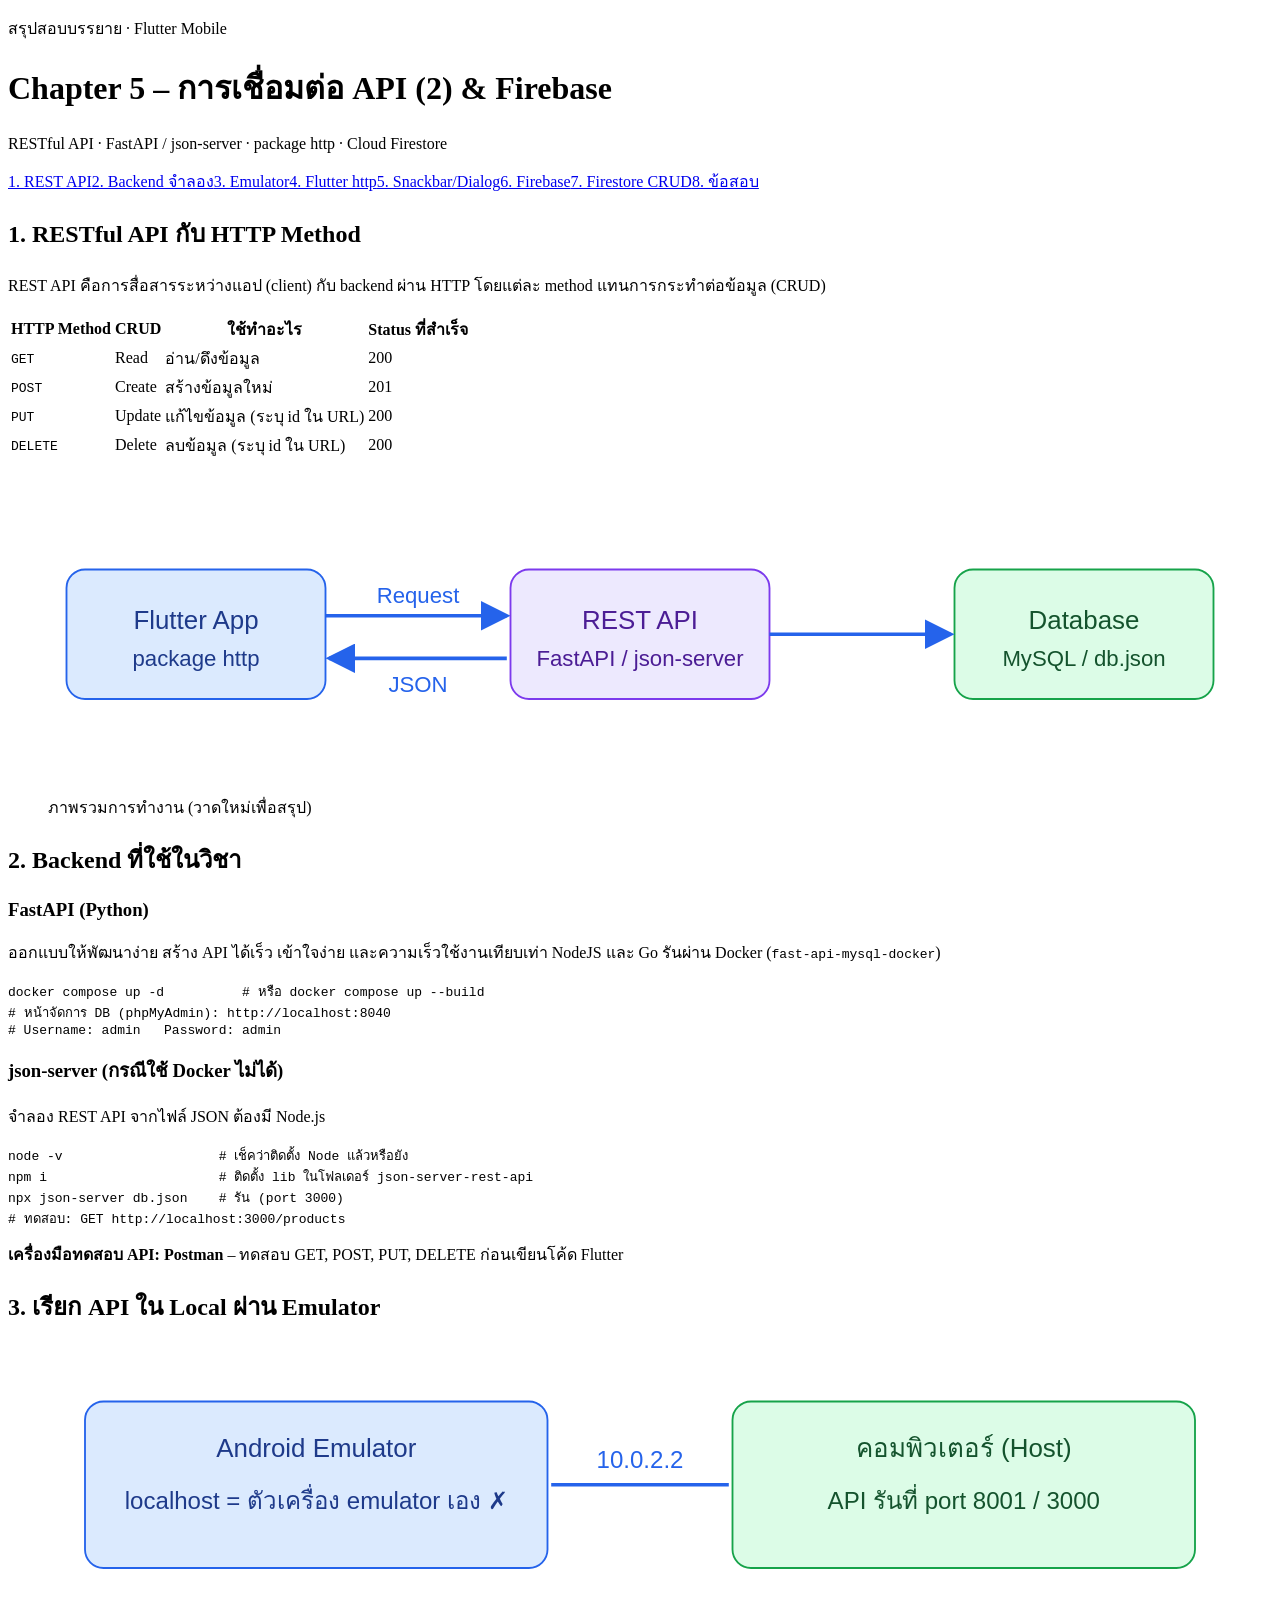
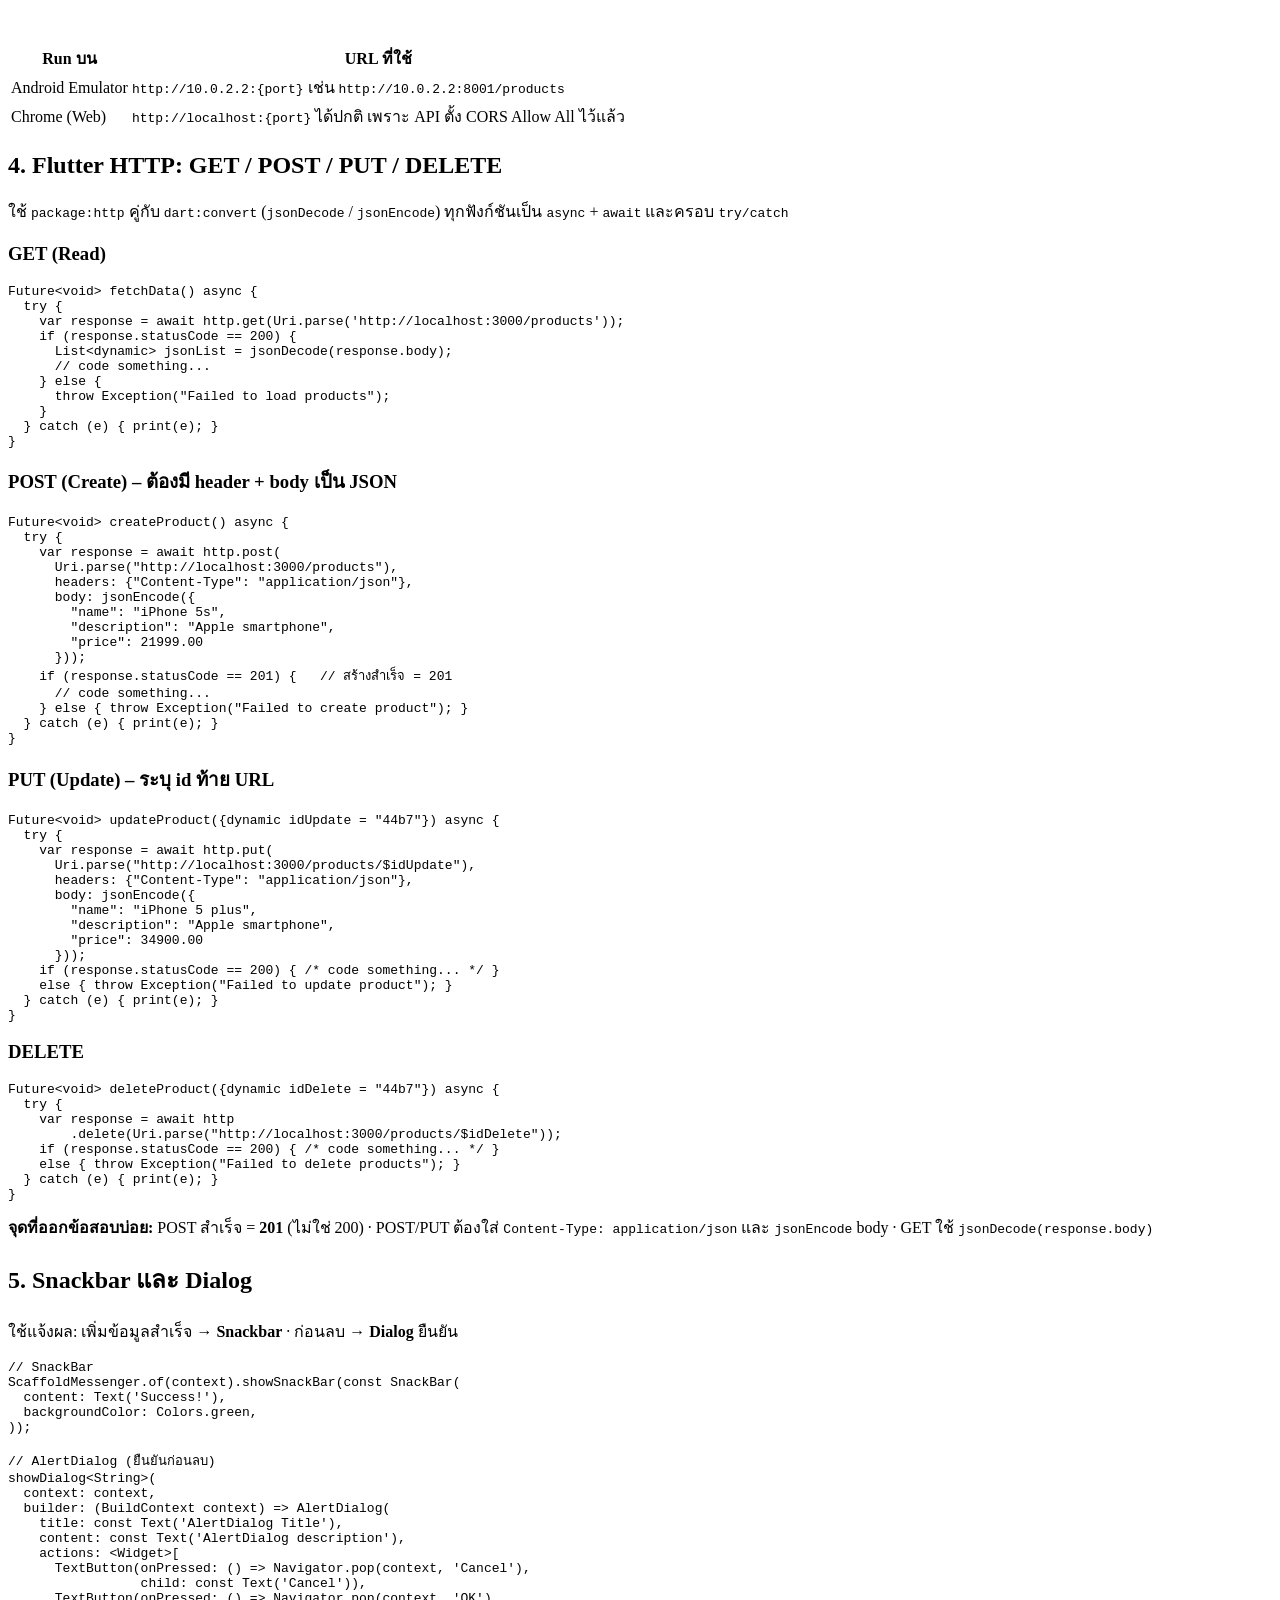
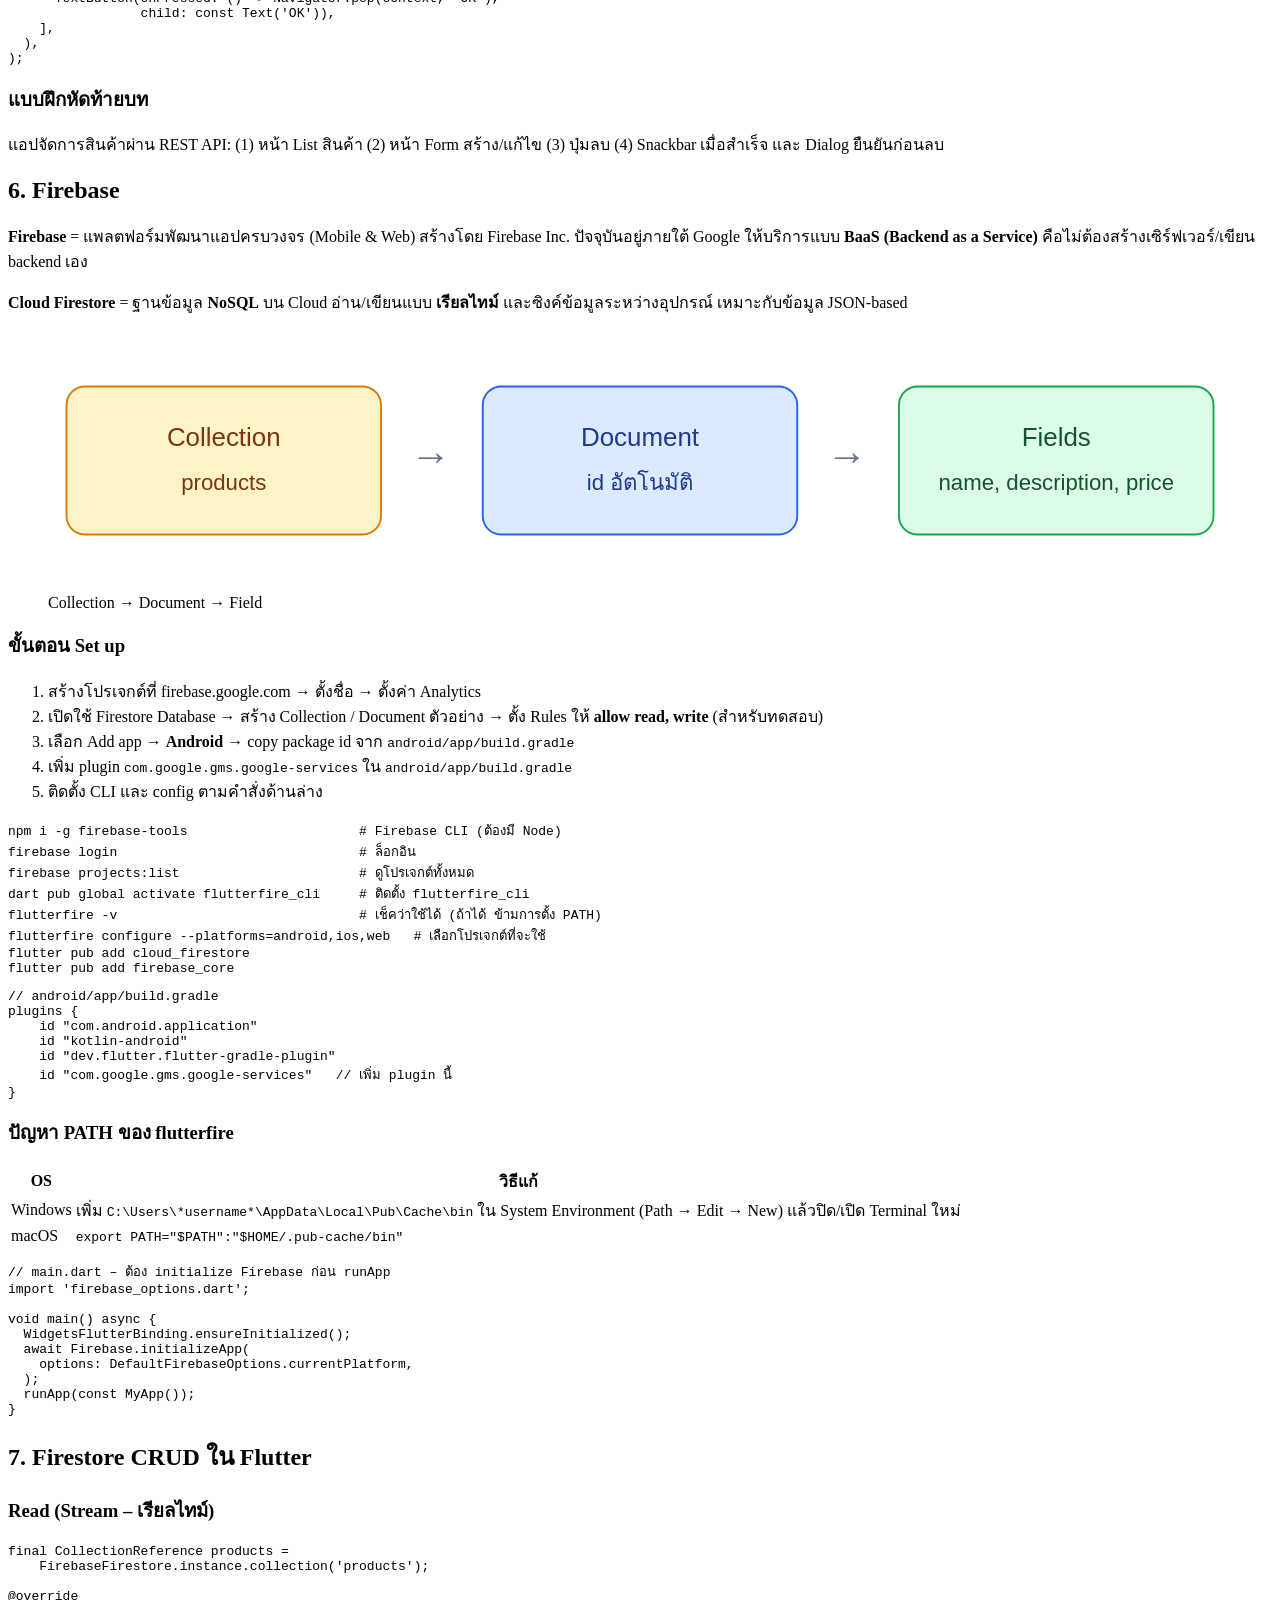
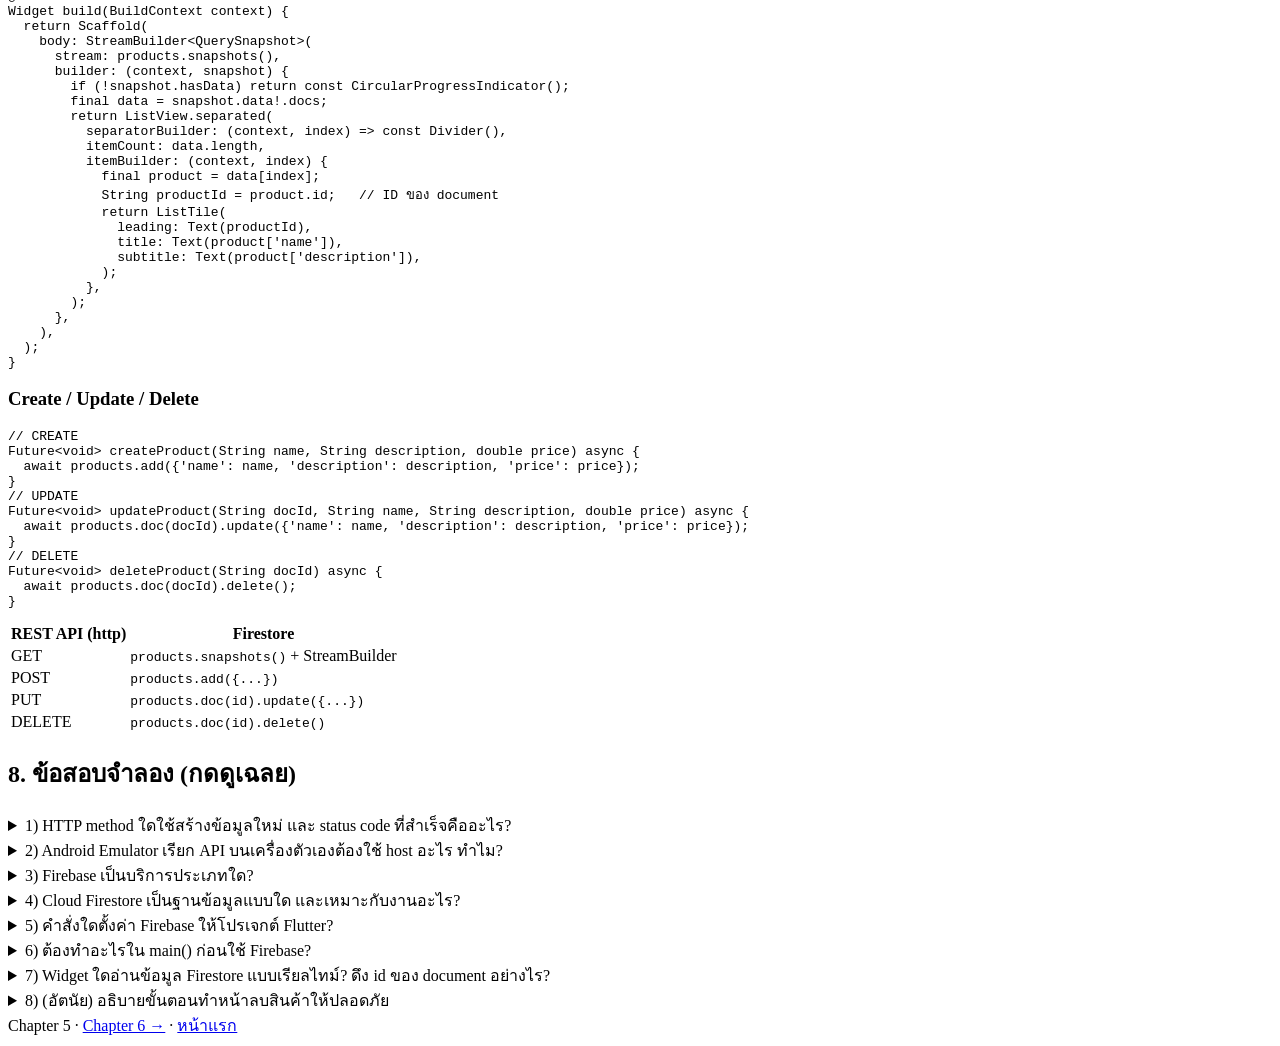
==== chapter5.html @ 6b646f2e "Add complete summary chapters 1 to 6" ====
<!DOCTYPE html>
<html lang="th"><head><meta charset="utf-8">
<meta name="viewport" content="width=device-width,initial-scale=1">
<title>Chapter 5 – REST API &amp; Firebase | Flutter Final</title>
<link rel="icon" href="data:image/svg+xml,<svg xmlns=%22http://www.w3.org/2000/svg%22 viewBox=%220 0 100 100%22><text y=%22.9em%22 font-size=%2290%22>📱</text></svg>">
<link rel="stylesheet" href="assets/style.css"></head>
<body>
<header><div class="wrap"><p>สรุปสอบบรรยาย · Flutter Mobile</p><h1>Chapter 5 – การเชื่อมต่อ API (2) &amp; Firebase</h1><p>RESTful API · FastAPI / json-server · package http · Cloud Firestore</p></div></header>
<main>
<nav class="toc"><a href="#rest">1. REST API</a><a href="#backend">2. Backend จำลอง</a><a href="#emu">3. Emulator</a><a href="#http">4. Flutter http</a><a href="#ui">5. Snackbar/Dialog</a><a href="#fb">6. Firebase</a><a href="#fscode">7. Firestore CRUD</a><a href="#quiz">8. ข้อสอบ</a></nav>

<section id="rest"><h2>1. RESTful API กับ HTTP Method</h2>
<p>REST API คือการสื่อสารระหว่างแอป (client) กับ backend ผ่าน HTTP โดยแต่ละ method แทนการกระทำต่อข้อมูล (CRUD)</p>
<table><tr><th>HTTP Method</th><th>CRUD</th><th>ใช้ทำอะไร</th><th>Status ที่สำเร็จ</th></tr>
<tr><td><code>GET</code></td><td>Read</td><td>อ่าน/ดึงข้อมูล</td><td>200</td></tr>
<tr><td><code>POST</code></td><td>Create</td><td>สร้างข้อมูลใหม่</td><td>201</td></tr>
<tr><td><code>PUT</code></td><td>Update</td><td>แก้ไขข้อมูล (ระบุ id ใน URL)</td><td>200</td></tr>
<tr><td><code>DELETE</code></td><td>Delete</td><td>ลบข้อมูล (ระบุ id ใน URL)</td><td>200</td></tr></table>
<figure class="fig"><svg viewBox="0 0 640 170" role="img" aria-label="Flutter App ส่ง request ไป REST API แล้วต่อ Database">
<defs><marker id="a" markerWidth="8" markerHeight="8" refX="7" refY="4" orient="auto"><path d="M0,0L8,4L0,8z" fill="#2563eb"/></marker></defs>
<g font-family="sans-serif" font-size="14" text-anchor="middle">
<rect x="10" y="50" width="140" height="70" rx="10" fill="#dbeafe" stroke="#2563eb"/><text x="80" y="82" fill="#1e3a8a">Flutter App</text><text x="80" y="102" fill="#1e3a8a" font-size="12">package http</text>
<rect x="250" y="50" width="140" height="70" rx="10" fill="#ede9fe" stroke="#7c3aed"/><text x="320" y="82" fill="#4c1d95">REST API</text><text x="320" y="102" fill="#4c1d95" font-size="12">FastAPI / json-server</text>
<rect x="490" y="50" width="140" height="70" rx="10" fill="#dcfce7" stroke="#16a34a"/><text x="560" y="82" fill="#14532d">Database</text><text x="560" y="102" fill="#14532d" font-size="12">MySQL / db.json</text>
<line x1="150" y1="75" x2="248" y2="75" stroke="#2563eb" stroke-width="2" marker-end="url(#a)"/><text x="200" y="68" fill="#2563eb" font-size="12">Request</text>
<line x1="248" y1="98" x2="152" y2="98" stroke="#2563eb" stroke-width="2" marker-end="url(#a)"/><text x="200" y="116" fill="#2563eb" font-size="12">JSON</text>
<line x1="390" y1="85" x2="488" y2="85" stroke="#2563eb" stroke-width="2" marker-end="url(#a)"/></g></svg>
<figcaption>ภาพรวมการทำงาน (วาดใหม่เพื่อสรุป)</figcaption></figure></section>

<section id="backend"><h2>2. Backend ที่ใช้ในวิชา</h2>
<h3>FastAPI (Python)</h3>
<p>ออกแบบให้พัฒนาง่าย สร้าง API ได้เร็ว เข้าใจง่าย และความเร็วใช้งานเทียบเท่า NodeJS และ Go รันผ่าน Docker (<code>fast-api-mysql-docker</code>)</p>
<pre><code>docker compose up -d          # หรือ docker compose up --build
# หน้าจัดการ DB (phpMyAdmin): http://localhost:8040
# Username: admin   Password: admin</code></pre>
<h3>json-server (กรณีใช้ Docker ไม่ได้)</h3>
<p>จำลอง REST API จากไฟล์ JSON ต้องมี Node.js</p>
<pre><code>node -v                    # เช็คว่าติดตั้ง Node แล้วหรือยัง
npm i                      # ติดตั้ง lib ในโฟลเดอร์ json-server-rest-api
npx json-server db.json    # รัน (port 3000)
# ทดสอบ: GET http://localhost:3000/products</code></pre>
<div class="tip"><b>เครื่องมือทดสอบ API:</b> <b>Postman</b> – ทดสอบ GET, POST, PUT, DELETE ก่อนเขียนโค้ด Flutter</div></section>

<section id="emu"><h2>3. เรียก API ใน Local ผ่าน Emulator</h2>
<figure class="fig"><svg viewBox="0 0 640 150" role="img" aria-label="Android emulator ใช้ 10.0.2.2 แทน localhost">
<g font-family="sans-serif" font-size="14" text-anchor="middle">
<rect x="20" y="30" width="250" height="90" rx="10" fill="#dbeafe" stroke="#2563eb"/><text x="145" y="60" fill="#1e3a8a">Android Emulator</text><text x="145" y="88" fill="#1e3a8a" font-size="13">localhost = ตัวเครื่อง emulator เอง ✗</text>
<rect x="370" y="30" width="250" height="90" rx="10" fill="#dcfce7" stroke="#16a34a"/><text x="495" y="60" fill="#14532d">คอมพิวเตอร์ (Host)</text><text x="495" y="88" fill="#14532d" font-size="13">API รันที่ port 8001 / 3000</text>
<line x1="272" y1="75" x2="368" y2="75" stroke="#2563eb" stroke-width="2"/><text x="320" y="66" fill="#2563eb" font-size="13">10.0.2.2</text></g></svg></figure>
<table><tr><th>Run บน</th><th>URL ที่ใช้</th></tr>
<tr><td>Android Emulator</td><td><code>http://10.0.2.2:{port}</code> เช่น <code>http://10.0.2.2:8001/products</code></td></tr>
<tr><td>Chrome (Web)</td><td><code>http://localhost:{port}</code> ได้ปกติ เพราะ API ตั้ง CORS Allow All ไว้แล้ว</td></tr></table></section>

<section id="http"><h2>4. Flutter HTTP: GET / POST / PUT / DELETE</h2>
<p>ใช้ <code>package:http</code> คู่กับ <code>dart:convert</code> (<code>jsonDecode</code> / <code>jsonEncode</code>) ทุกฟังก์ชันเป็น <code>async</code> + <code>await</code> และครอบ <code>try/catch</code></p>
<h3>GET (Read)</h3>
<pre><code>Future&lt;void&gt; fetchData() async {
  try {
    var response = await http.get(Uri.parse('http://localhost:3000/products'));
    if (response.statusCode == 200) {
      List&lt;dynamic&gt; jsonList = jsonDecode(response.body);
      // code something...
    } else {
      throw Exception("Failed to load products");
    }
  } catch (e) { print(e); }
}</code></pre>
<h3>POST (Create) – ต้องมี header + body เป็น JSON</h3>
<pre><code>Future&lt;void&gt; createProduct() async {
  try {
    var response = await http.post(
      Uri.parse("http://localhost:3000/products"),
      headers: {"Content-Type": "application/json"},
      body: jsonEncode({
        "name": "iPhone 5s",
        "description": "Apple smartphone",
        "price": 21999.00
      }));
    if (response.statusCode == 201) {   // สร้างสำเร็จ = 201
      // code something...
    } else { throw Exception("Failed to create product"); }
  } catch (e) { print(e); }
}</code></pre>
<h3>PUT (Update) – ระบุ id ท้าย URL</h3>
<pre><code>Future&lt;void&gt; updateProduct({dynamic idUpdate = "44b7"}) async {
  try {
    var response = await http.put(
      Uri.parse("http://localhost:3000/products/$idUpdate"),
      headers: {"Content-Type": "application/json"},
      body: jsonEncode({
        "name": "iPhone 5 plus",
        "description": "Apple smartphone",
        "price": 34900.00
      }));
    if (response.statusCode == 200) { /* code something... */ }
    else { throw Exception("Failed to update product"); }
  } catch (e) { print(e); }
}</code></pre>
<h3>DELETE</h3>
<pre><code>Future&lt;void&gt; deleteProduct({dynamic idDelete = "44b7"}) async {
  try {
    var response = await http
        .delete(Uri.parse("http://localhost:3000/products/$idDelete"));
    if (response.statusCode == 200) { /* code something... */ }
    else { throw Exception("Failed to delete products"); }
  } catch (e) { print(e); }
}</code></pre>
<div class="warn"><b>จุดที่ออกข้อสอบบ่อย:</b> POST สำเร็จ = <b>201</b> (ไม่ใช่ 200) · POST/PUT ต้องใส่ <code>Content-Type: application/json</code> และ <code>jsonEncode</code> body · GET ใช้ <code>jsonDecode(response.body)</code></div></section>

<section id="ui"><h2>5. Snackbar และ Dialog</h2>
<p>ใช้แจ้งผล: เพิ่มข้อมูลสำเร็จ → <b>Snackbar</b> · ก่อนลบ → <b>Dialog</b> ยืนยัน</p>
<pre><code>// SnackBar
ScaffoldMessenger.of(context).showSnackBar(const SnackBar(
  content: Text('Success!'),
  backgroundColor: Colors.green,
));

// AlertDialog (ยืนยันก่อนลบ)
showDialog&lt;String&gt;(
  context: context,
  builder: (BuildContext context) =&gt; AlertDialog(
    title: const Text('AlertDialog Title'),
    content: const Text('AlertDialog description'),
    actions: &lt;Widget&gt;[
      TextButton(onPressed: () =&gt; Navigator.pop(context, 'Cancel'),
                 child: const Text('Cancel')),
      TextButton(onPressed: () =&gt; Navigator.pop(context, 'OK'),
                 child: const Text('OK')),
    ],
  ),
);</code></pre>
<h3>แบบฝึกหัดท้ายบท</h3>
<p>แอปจัดการสินค้าผ่าน REST API: (1) หน้า List สินค้า (2) หน้า Form สร้าง/แก้ไข (3) ปุ่มลบ (4) Snackbar เมื่อสำเร็จ และ Dialog ยืนยันก่อนลบ</p></section>

<section id="fb"><h2>6. Firebase</h2>
<p><b>Firebase</b> = แพลตฟอร์มพัฒนาแอปครบวงจร (Mobile &amp; Web) สร้างโดย Firebase Inc. ปัจจุบันอยู่ภายใต้ Google ให้บริการแบบ <b>BaaS (Backend as a Service)</b> คือไม่ต้องสร้างเซิร์ฟเวอร์/เขียน backend เอง</p>
<p><b>Cloud Firestore</b> = ฐานข้อมูล <b>NoSQL</b> บน Cloud อ่าน/เขียนแบบ <b>เรียลไทม์</b> และซิงค์ข้อมูลระหว่างอุปกรณ์ เหมาะกับข้อมูล JSON-based</p>
<figure class="fig"><svg viewBox="0 0 640 140" role="img" aria-label="โครงสร้าง Firestore: Collection มี Document มี Field">
<g font-family="sans-serif" font-size="14" text-anchor="middle">
<rect x="10" y="30" width="170" height="80" rx="10" fill="#fef3c7" stroke="#d97706"/><text x="95" y="62" fill="#78350f">Collection</text><text x="95" y="86" fill="#78350f" font-size="12">products</text>
<rect x="235" y="30" width="170" height="80" rx="10" fill="#dbeafe" stroke="#2563eb"/><text x="320" y="62" fill="#1e3a8a">Document</text><text x="320" y="86" fill="#1e3a8a" font-size="12">id อัตโนมัติ</text>
<rect x="460" y="30" width="170" height="80" rx="10" fill="#dcfce7" stroke="#16a34a"/><text x="545" y="62" fill="#14532d">Fields</text><text x="545" y="86" fill="#14532d" font-size="12">name, description, price</text>
<text x="207" y="75" fill="#64748b" font-size="22">→</text><text x="432" y="75" fill="#64748b" font-size="22">→</text></g></svg>
<figcaption>Collection → Document → Field</figcaption></figure>
<h3>ขั้นตอน Set up</h3>
<ol><li>สร้างโปรเจกต์ที่ firebase.google.com → ตั้งชื่อ → ตั้งค่า Analytics</li>
<li>เปิดใช้ Firestore Database → สร้าง Collection / Document ตัวอย่าง → ตั้ง Rules ให้ <b>allow read, write</b> (สำหรับทดสอบ)</li>
<li>เลือก Add app → <b>Android</b> → copy package id จาก <code>android/app/build.gradle</code></li>
<li>เพิ่ม plugin <code>com.google.gms.google-services</code> ใน <code>android/app/build.gradle</code></li>
<li>ติดตั้ง CLI และ config ตามคำสั่งด้านล่าง</li></ol>
<pre><code>npm i -g firebase-tools                      # Firebase CLI (ต้องมี Node)
firebase login                               # ล็อกอิน
firebase projects:list                       # ดูโปรเจกต์ทั้งหมด
dart pub global activate flutterfire_cli     # ติดตั้ง flutterfire_cli
flutterfire -v                               # เช็คว่าใช้ได้ (ถ้าได้ ข้ามการตั้ง PATH)
flutterfire configure --platforms=android,ios,web   # เลือกโปรเจกต์ที่จะใช้
flutter pub add cloud_firestore
flutter pub add firebase_core</code></pre>
<pre><code>// android/app/build.gradle
plugins {
    id "com.android.application"
    id "kotlin-android"
    id "dev.flutter.flutter-gradle-plugin"
    id "com.google.gms.google-services"   // เพิ่ม plugin นี้
}</code></pre>
<h3>ปัญหา PATH ของ flutterfire</h3>
<table><tr><th>OS</th><th>วิธีแก้</th></tr>
<tr><td>Windows</td><td>เพิ่ม <code>C:\Users\*username*\AppData\Local\Pub\Cache\bin</code> ใน System Environment (Path → Edit → New) แล้วปิด/เปิด Terminal ใหม่</td></tr>
<tr><td>macOS</td><td><code>export PATH="$PATH":"$HOME/.pub-cache/bin"</code></td></tr></table>
<pre><code>// main.dart – ต้อง initialize Firebase ก่อน runApp
import 'firebase_options.dart';

void main() async {
  WidgetsFlutterBinding.ensureInitialized();
  await Firebase.initializeApp(
    options: DefaultFirebaseOptions.currentPlatform,
  );
  runApp(const MyApp());
}</code></pre></section>

<section id="fscode"><h2>7. Firestore CRUD ใน Flutter</h2>
<h3>Read (Stream – เรียลไทม์)</h3>
<pre><code>final CollectionReference products =
    FirebaseFirestore.instance.collection('products');

@override
Widget build(BuildContext context) {
  return Scaffold(
    body: StreamBuilder&lt;QuerySnapshot&gt;(
      stream: products.snapshots(),
      builder: (context, snapshot) {
        if (!snapshot.hasData) return const CircularProgressIndicator();
        final data = snapshot.data!.docs;
        return ListView.separated(
          separatorBuilder: (context, index) =&gt; const Divider(),
          itemCount: data.length,
          itemBuilder: (context, index) {
            final product = data[index];
            String productId = product.id;   // ID ของ document
            return ListTile(
              leading: Text(productId),
              title: Text(product['name']),
              subtitle: Text(product['description']),
            );
          },
        );
      },
    ),
  );
}</code></pre>
<h3>Create / Update / Delete</h3>
<pre><code>// CREATE
Future&lt;void&gt; createProduct(String name, String description, double price) async {
  await products.add({'name': name, 'description': description, 'price': price});
}
// UPDATE
Future&lt;void&gt; updateProduct(String docId, String name, String description, double price) async {
  await products.doc(docId).update({'name': name, 'description': description, 'price': price});
}
// DELETE
Future&lt;void&gt; deleteProduct(String docId) async {
  await products.doc(docId).delete();
}</code></pre>
<table><tr><th>REST API (http)</th><th>Firestore</th></tr>
<tr><td>GET</td><td><code>products.snapshots()</code> + StreamBuilder</td></tr>
<tr><td>POST</td><td><code>products.add({...})</code></td></tr>
<tr><td>PUT</td><td><code>products.doc(id).update({...})</code></td></tr>
<tr><td>DELETE</td><td><code>products.doc(id).delete()</code></td></tr></table></section>

<section id="quiz"><h2>8. ข้อสอบจำลอง (กดดูเฉลย)</h2>
<details><summary>1) HTTP method ใดใช้สร้างข้อมูลใหม่ และ status code ที่สำเร็จคืออะไร?</summary><p>POST, 201</p></details>
<details><summary>2) Android Emulator เรียก API บนเครื่องตัวเองต้องใช้ host อะไร ทำไม?</summary><p><code>10.0.2.2</code> เพราะ <code>localhost</code> ใน emulator หมายถึงตัว emulator เอง ไม่ใช่คอมพิวเตอร์ที่รัน API</p></details>
<details><summary>3) Firebase เป็นบริการประเภทใด?</summary><p>BaaS (Backend as a Service) ไม่ต้องสร้างเซิร์ฟเวอร์เอง</p></details>
<details><summary>4) Cloud Firestore เป็นฐานข้อมูลแบบใด และเหมาะกับงานอะไร?</summary><p>NoSQL บน Cloud เหมาะกับข้อมูลเรียลไทม์และข้อมูลแบบ JSON</p></details>
<details><summary>5) คำสั่งใดตั้งค่า Firebase ให้โปรเจกต์ Flutter?</summary><p><code>flutterfire configure</code> (ติดตั้งผ่าน <code>dart pub global activate flutterfire_cli</code>)</p></details>
<details><summary>6) ต้องทำอะไรใน main() ก่อนใช้ Firebase?</summary><p><code>WidgetsFlutterBinding.ensureInitialized()</code> แล้ว <code>await Firebase.initializeApp(options: DefaultFirebaseOptions.currentPlatform)</code></p></details>
<details><summary>7) Widget ใดอ่านข้อมูล Firestore แบบเรียลไทม์? ดึง id ของ document อย่างไร?</summary><p><code>StreamBuilder</code> กับ <code>collection.snapshots()</code> · ใช้ <code>doc.id</code></p></details>
<details><summary>8) (อัตนัย) อธิบายขั้นตอนทำหน้าลบสินค้าให้ปลอดภัย</summary><p>กดปุ่มลบ → แสดง AlertDialog ยืนยัน → ถ้ากด OK เรียก <code>http.delete(.../products/$id)</code> (หรือ <code>doc(id).delete()</code>) → ตรวจ statusCode == 200 → แสดง SnackBar สำเร็จ → โหลดรายการใหม่</p></details>
</section>
</main>
<footer>Chapter 5 · <a href="chapter6.html">Chapter 6 →</a> · <a href="index.html">หน้าแรก</a></footer>
</body></html>
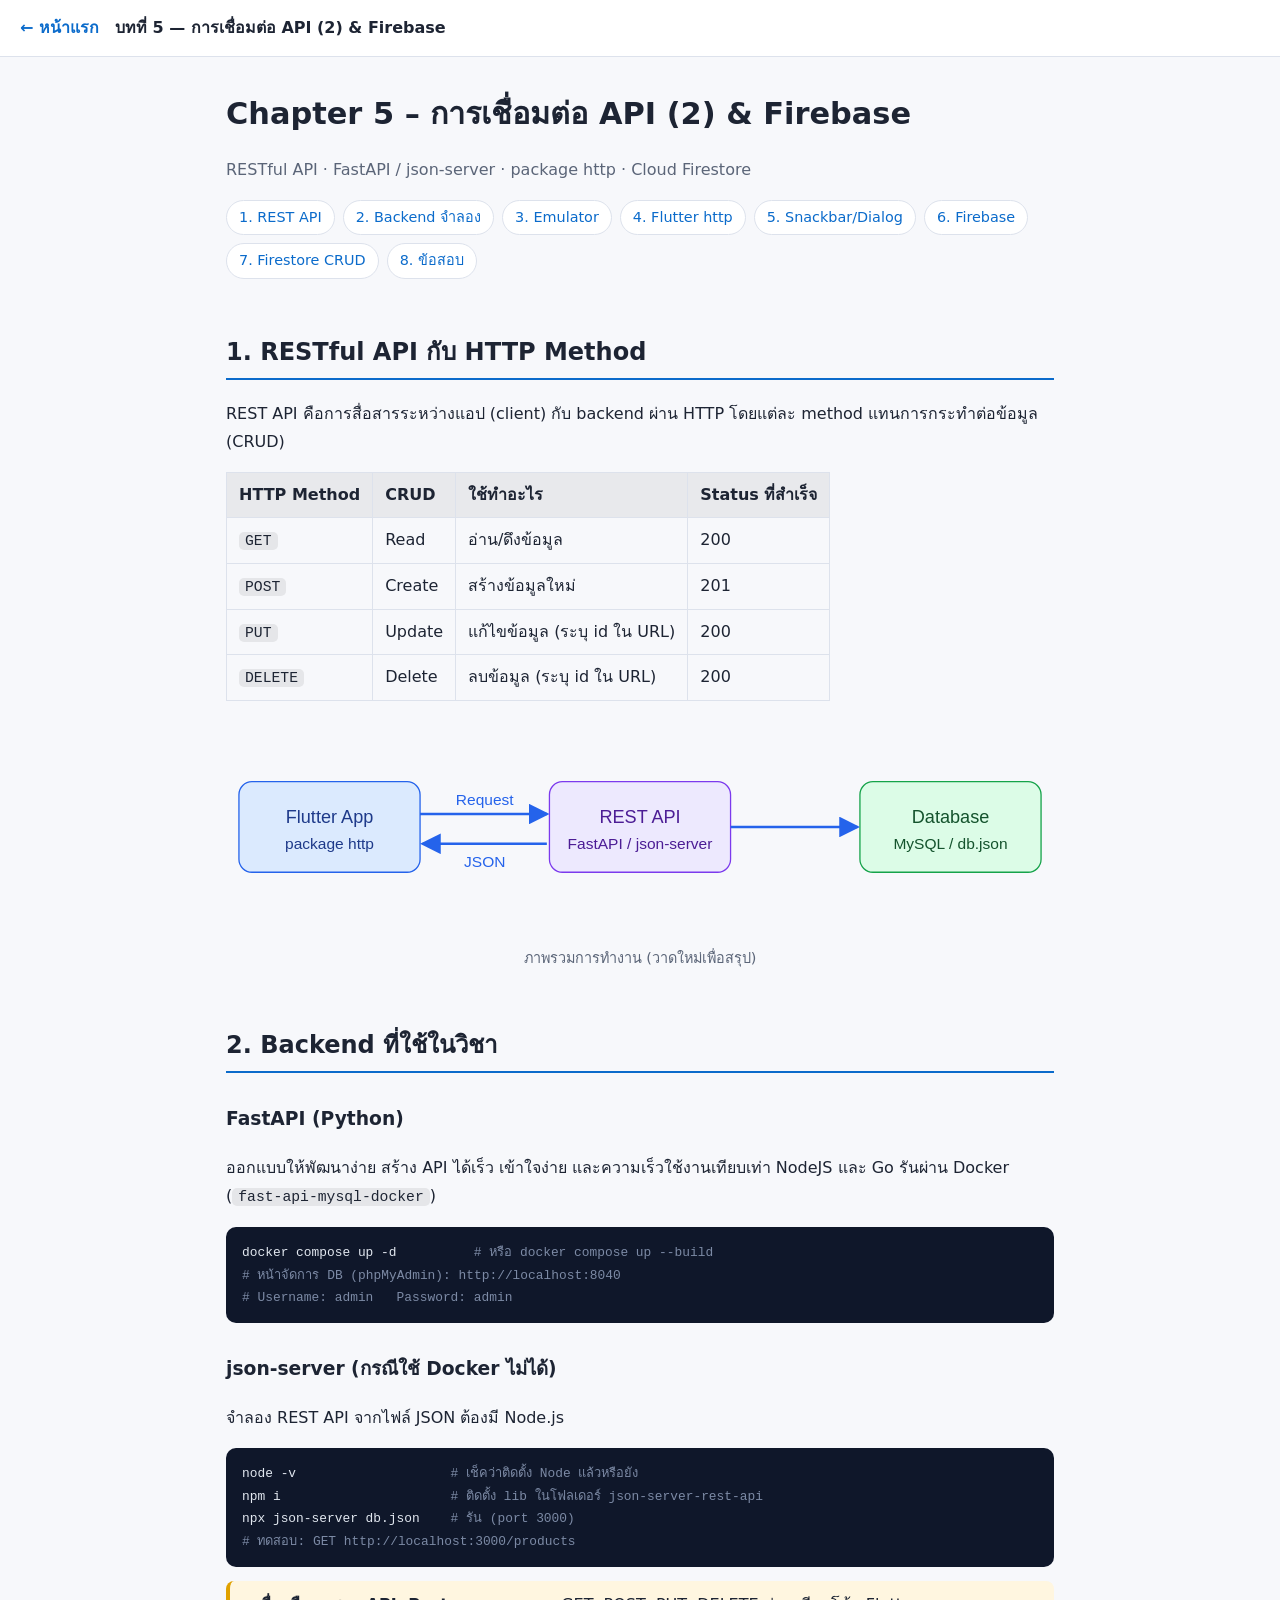
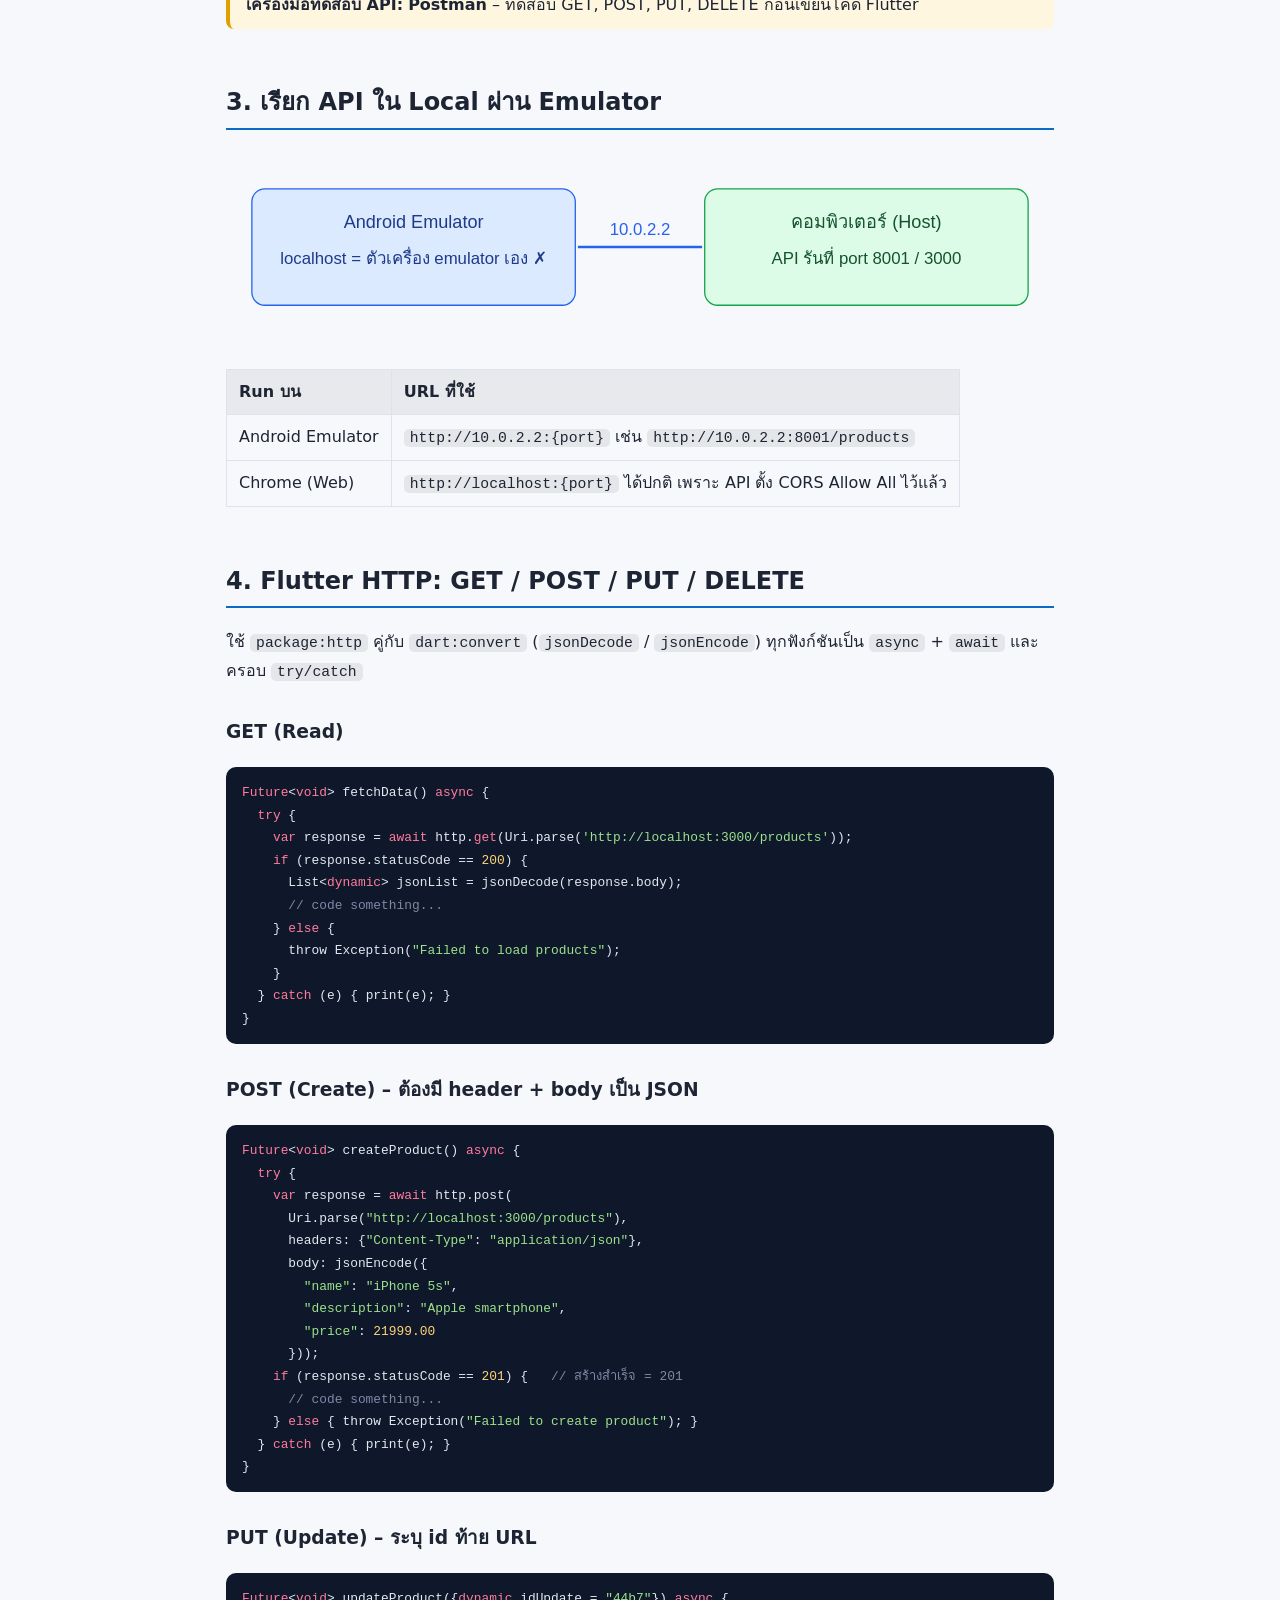
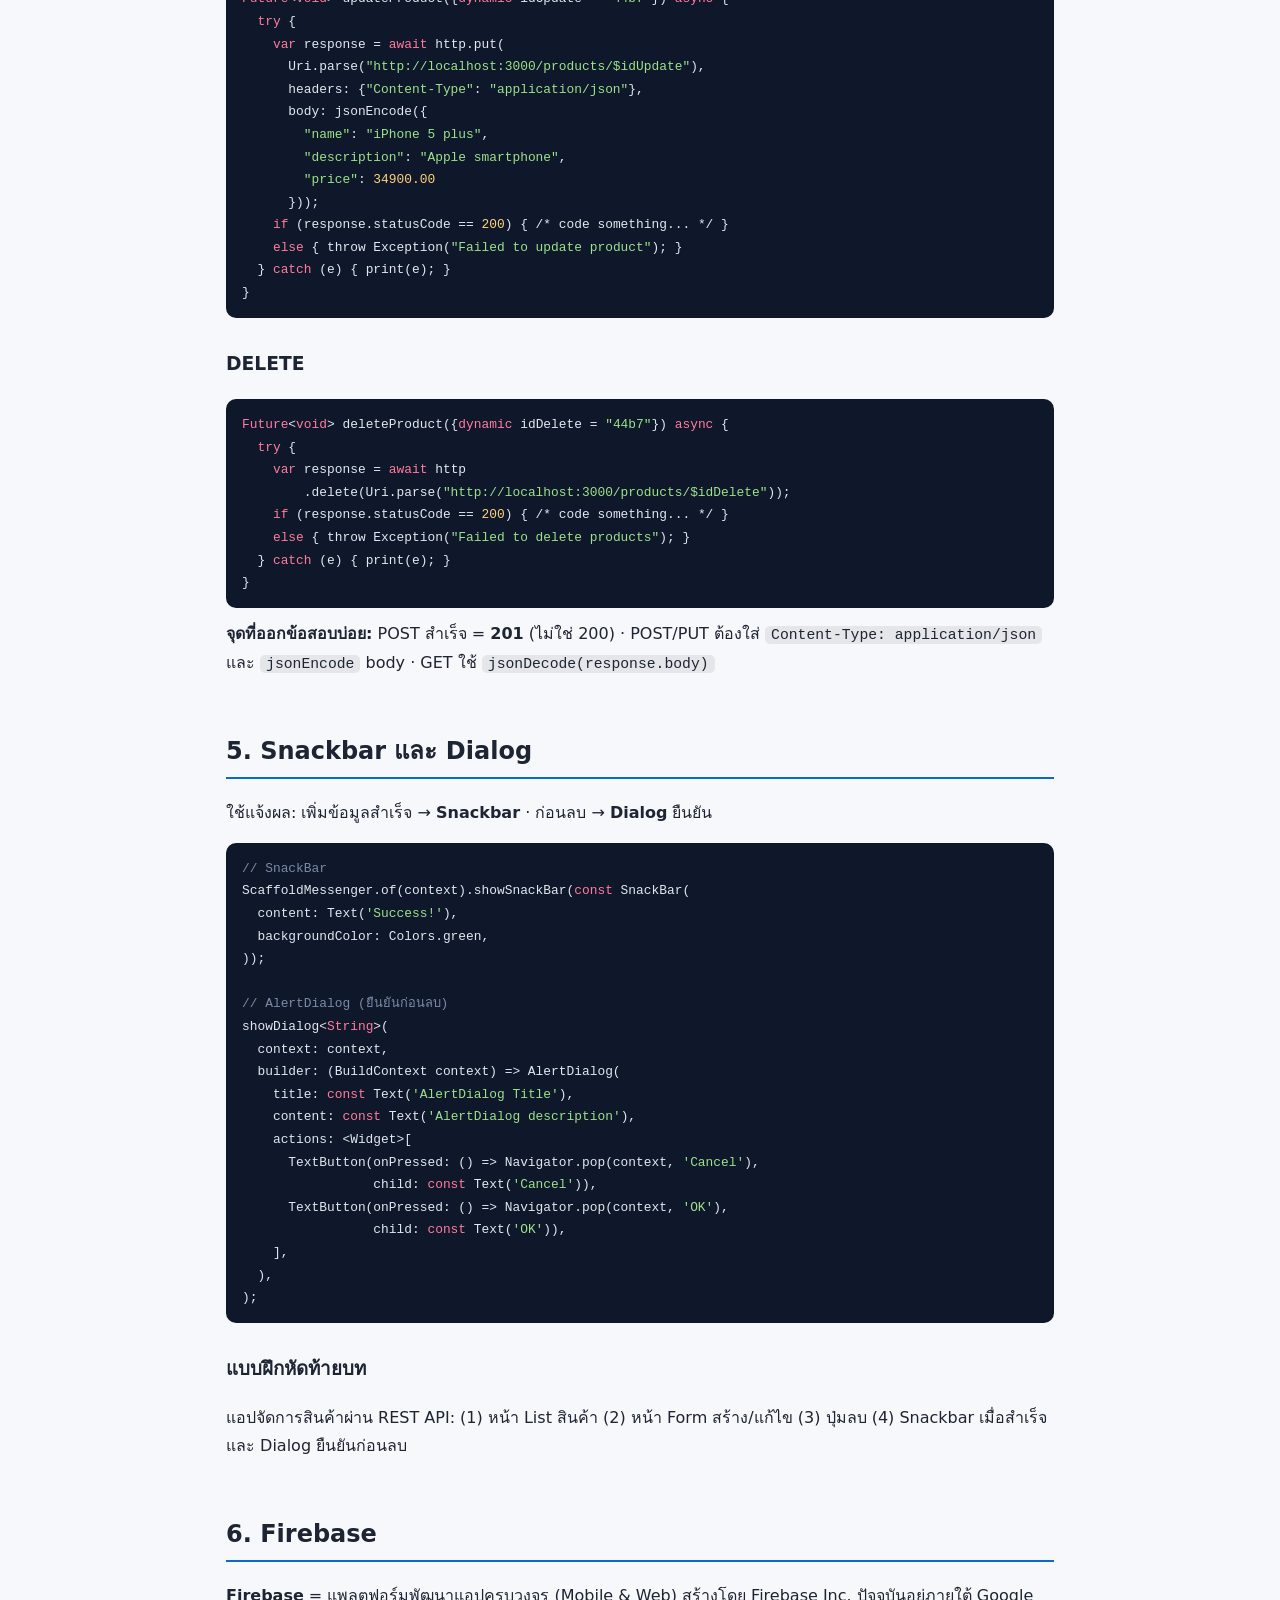
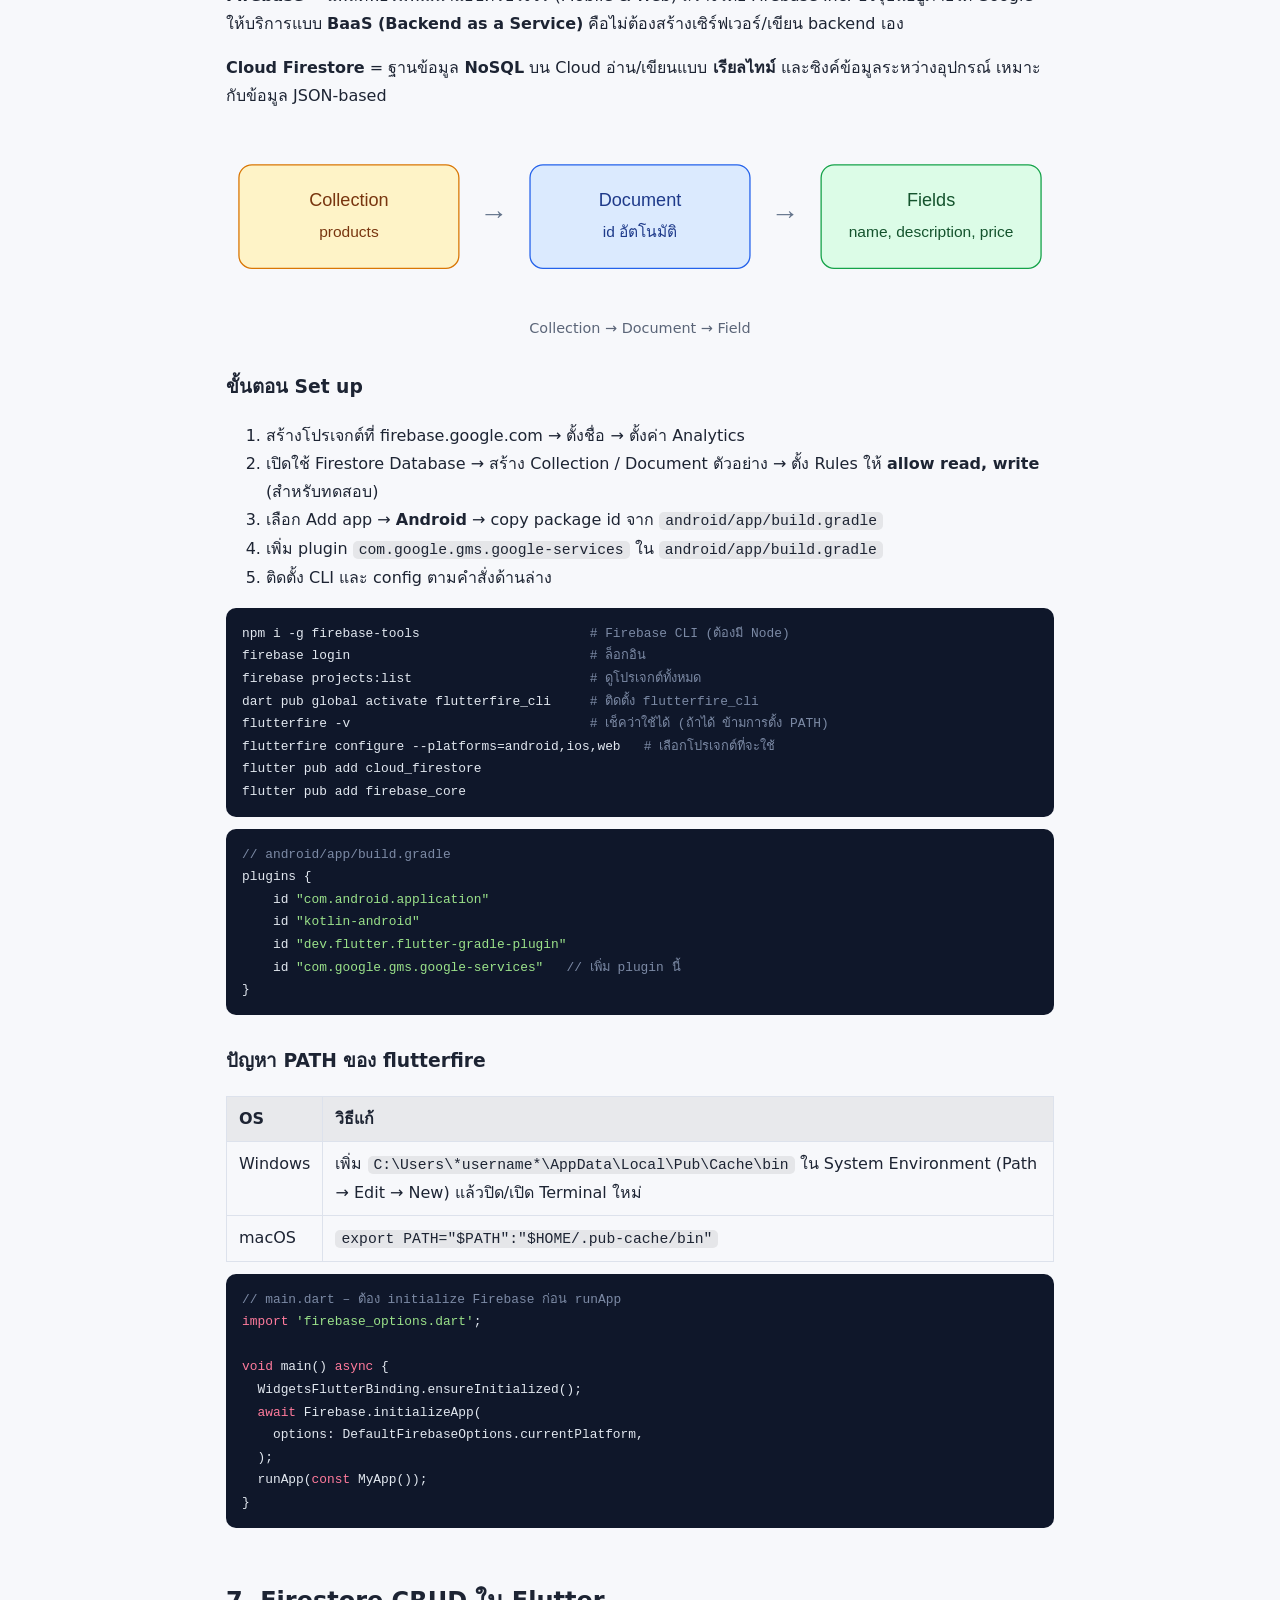
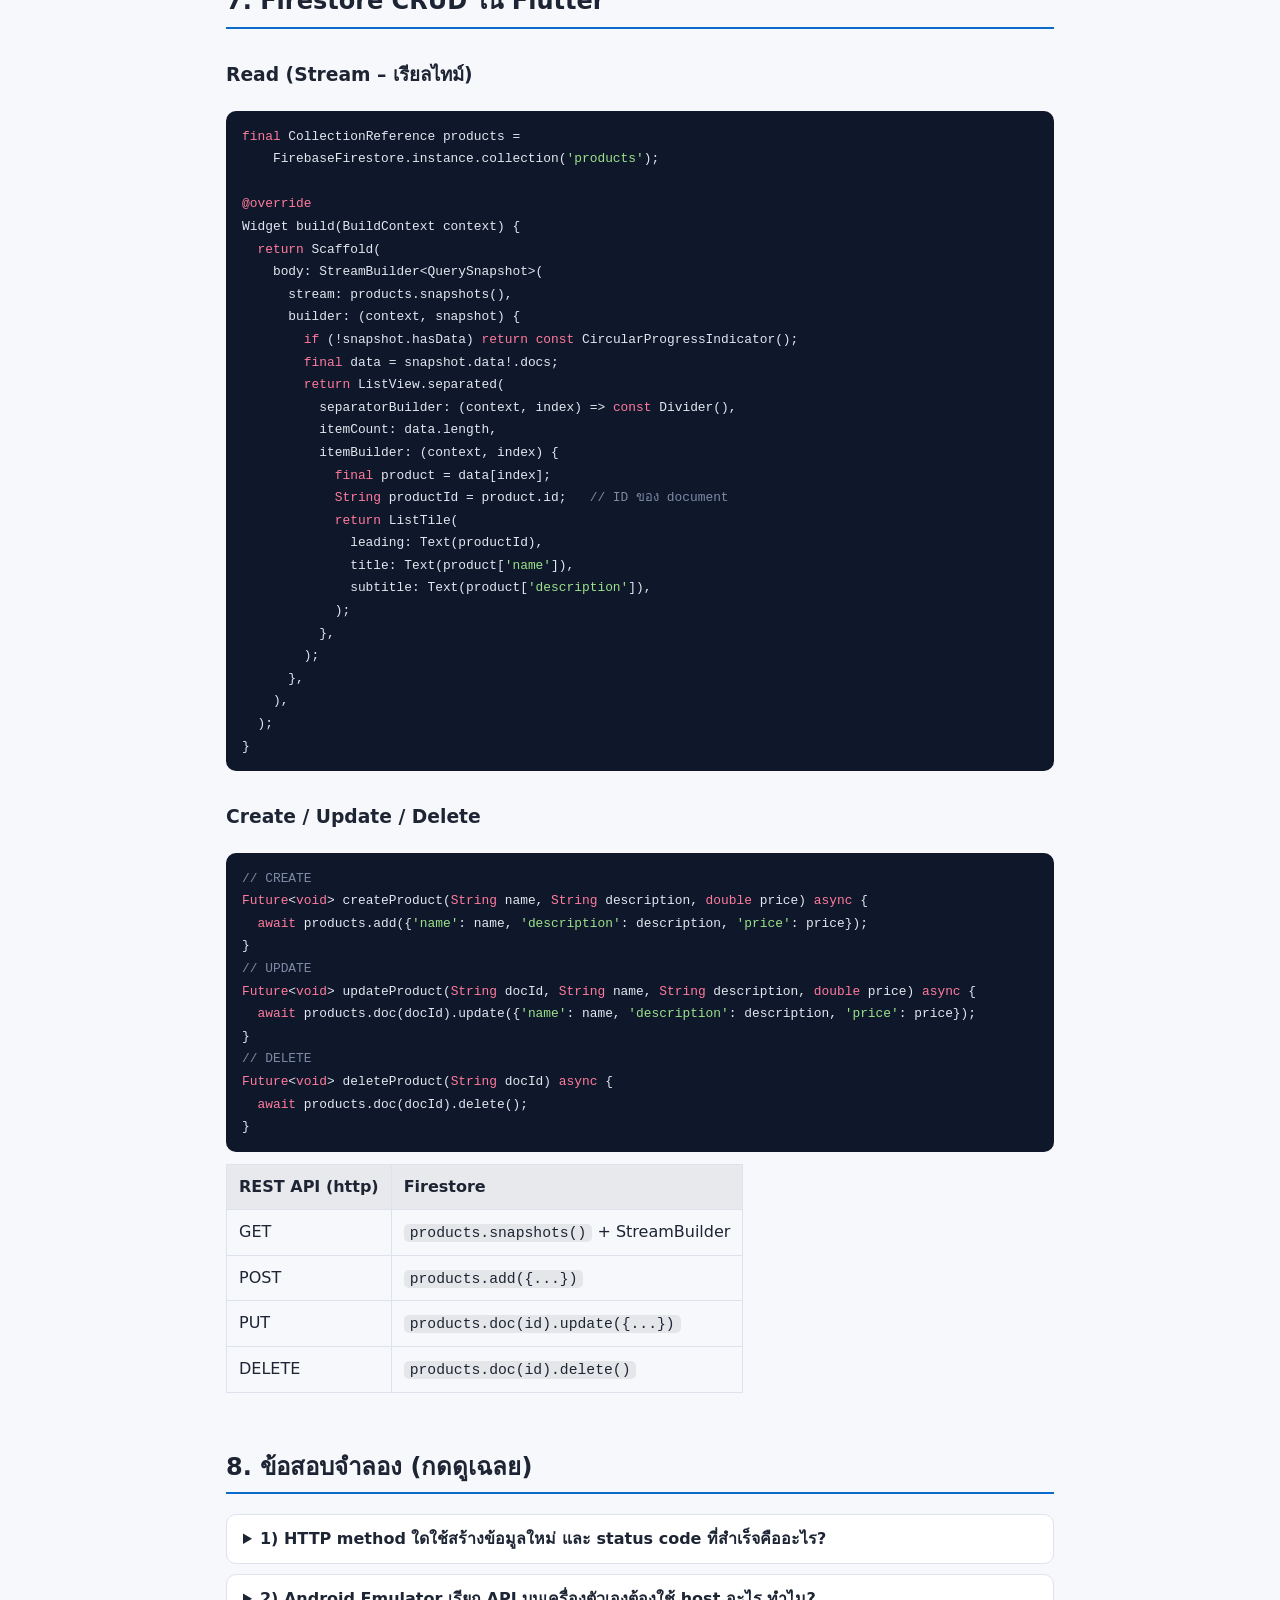
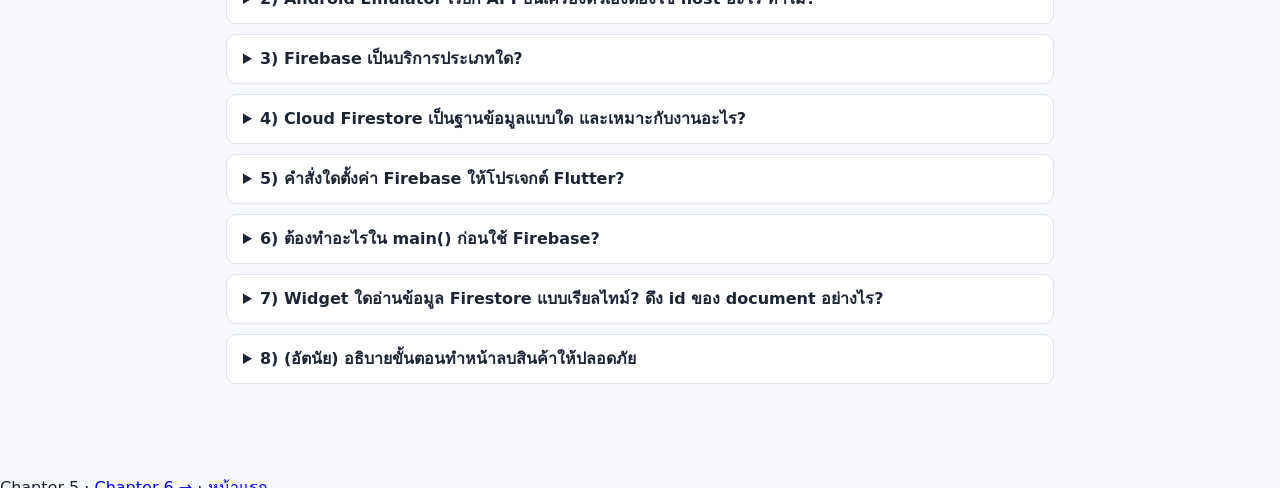
==== commit 2c40e286: "Fix stylesheet link in chapter 5 and 6" ====
--- a/chapter5.html
+++ b/chapter5.html
@@ -3,10 +3,12 @@
 <meta name="viewport" content="width=device-width,initial-scale=1">
 <title>Chapter 5 – REST API &amp; Firebase | Flutter Final</title>
 <link rel="icon" href="data:image/svg+xml,<svg xmlns=%22http://www.w3.org/2000/svg%22 viewBox=%220 0 100 100%22><text y=%22.9em%22 font-size=%2290%22>📱</text></svg>">
-<link rel="stylesheet" href="assets/style.css"></head>
+<link rel="stylesheet" href="style.css"></head>
 <body>
-<header><div class="wrap"><p>สรุปสอบบรรยาย · Flutter Mobile</p><h1>Chapter 5 – การเชื่อมต่อ API (2) &amp; Firebase</h1><p>RESTful API · FastAPI / json-server · package http · Cloud Firestore</p></div></header>
+<header class="top"><a href="index.html">← หน้าแรก</a><strong>บทที่ 5 — การเชื่อมต่อ API (2) &amp; Firebase</strong></header>
 <main>
+<h1>Chapter 5 – การเชื่อมต่อ API (2) &amp; Firebase</h1>
+<p style="color:var(--muted)">RESTful API · FastAPI / json-server · package http · Cloud Firestore</p>
 <nav class="toc"><a href="#rest">1. REST API</a><a href="#backend">2. Backend จำลอง</a><a href="#emu">3. Emulator</a><a href="#http">4. Flutter http</a><a href="#ui">5. Snackbar/Dialog</a><a href="#fb">6. Firebase</a><a href="#fscode">7. Firestore CRUD</a><a href="#quiz">8. ข้อสอบ</a></nav>
 
 <section id="rest"><h2>1. RESTful API กับ HTTP Method</h2>
@@ -239,4 +241,24 @@
 </section>
 </main>
 <footer>Chapter 5 · <a href="chapter6.html">Chapter 6 →</a> · <a href="index.html">หน้าแรก</a></footer>
-</body></html>
+<script>
+(function(){
+  var esc=function(s){return s.replace(/&/g,'&amp;').replace(/</g,'&lt;').replace(/>/g,'&gt;')};
+  var kw='class|extends|const|final|return|void|import|required|int|double|String|bool|super|static|true|false|null|this|var|late|new|async|await|if|else|try|catch|dynamic|factory|Future|get';
+  var re=new RegExp('(\\/\\/[^\\n]*|#[^\\n]*)|(\'(?:\\\\.|[^\'\\\\\\n])*\'|"(?:\\\\.|[^"\\\\\\n])*")|(@override)|\\b('+kw+')\\b|\\b(\\d+(?:\\.\\d+)?)\\b','g');
+  document.querySelectorAll('pre code').forEach(function(el){
+    var src=el.textContent,out='',last=0,m;
+    re.lastIndex=0;
+    while((m=re.exec(src))){
+      out+=esc(src.slice(last,m.index));
+      var cls=m[1]?'c':m[2]?'s':m[3]?'k':m[4]?'k':'n';
+      out+='<span class="'+cls+'">'+esc(m[0])+'</span>';
+      last=m.index+m[0].length;
+    }
+    out+=esc(src.slice(last));
+    el.innerHTML=out;
+  });
+})();
+</script>
+</body>
+</html>
--- a/style.css
+++ b/style.css
@@ -0,0 +1,25 @@
+:root{--bg:#f7f8fb;--card:#fff;--text:#1d2433;--muted:#5b6578;--accent:#0b6bcb;--code:#0f172a;--codet:#e2e8f0;--line:#dde2ec;--warn:#fff6e0;--ok:#e8f7ee}
+@media (prefers-color-scheme:dark){:root{--bg:#0e1320;--card:#161d2e;--text:#e6e9f2;--muted:#9aa5bd;--accent:#5aaeff;--code:#080c16;--codet:#dbe4f5;--line:#26304a;--warn:#2b2412;--ok:#12291c}}
+*{box-sizing:border-box}
+body{margin:0;background:var(--bg);color:var(--text);font:16px/1.75 "Sarabun","Noto Sans Thai",system-ui,sans-serif}
+header.top{background:var(--card);border-bottom:1px solid var(--line);padding:14px 20px;position:sticky;top:0;z-index:5;display:flex;gap:16px;align-items:center;flex-wrap:wrap}
+header.top a{color:var(--accent);text-decoration:none;font-weight:600}
+main{max-width:860px;margin:0 auto;padding:24px 16px 80px}
+h1{font-size:1.9rem;margin:.2em 0}h2{margin-top:2.2em;border-bottom:2px solid var(--accent);padding-bottom:.2em}h3{margin-top:1.6em}
+.card{background:var(--card);border:1px solid var(--line);border-radius:12px;padding:16px 20px;margin:14px 0}
+.tip{background:var(--warn);border-left:4px solid #e0a100;padding:10px 16px;border-radius:8px;margin:14px 0}
+.ok{background:var(--ok);border-left:4px solid #2e9e5b;padding:10px 16px;border-radius:8px;margin:14px 0}
+pre{background:var(--code);color:var(--codet);padding:14px 16px;border-radius:10px;overflow-x:auto;font:14px/1.6 ui-monospace,Consolas,monospace;margin:12px 0}
+code{font-family:ui-monospace,Consolas,monospace;background:rgba(127,127,127,.15);padding:1px 6px;border-radius:5px;font-size:.92em}
+pre code{background:none;padding:0}
+.k{color:#ff7b9c}.s{color:#9be28a}.c{color:#7c8aa5}.n{color:#ffd479}
+table{border-collapse:collapse;width:100%;margin:12px 0;display:block;overflow-x:auto}
+th,td{border:1px solid var(--line);padding:8px 12px;text-align:left;vertical-align:top}th{background:rgba(127,127,127,.12)}
+.fig{text-align:center;margin:16px 0}.fig svg{max-width:100%;height:auto}.fig figcaption{color:var(--muted);font-size:.9rem}
+.grid{display:grid;grid-template-columns:repeat(auto-fill,minmax(240px,1fr));gap:14px}
+.grid a.card{text-decoration:none;color:inherit;display:block}.grid a.card:hover{border-color:var(--accent)}
+.soon{opacity:.55}
+details{background:var(--card);border:1px solid var(--line);border-radius:10px;padding:10px 16px;margin:10px 0}
+summary{cursor:pointer;font-weight:600}
+nav.toc{display:flex;flex-wrap:wrap;gap:8px;margin:12px 0}nav.toc a{background:var(--card);border:1px solid var(--line);padding:4px 12px;border-radius:99px;color:var(--accent);text-decoration:none;font-size:.9rem}
+.chip{display:inline-block;background:var(--accent);color:#fff;border-radius:99px;padding:1px 10px;font-size:.8rem}
